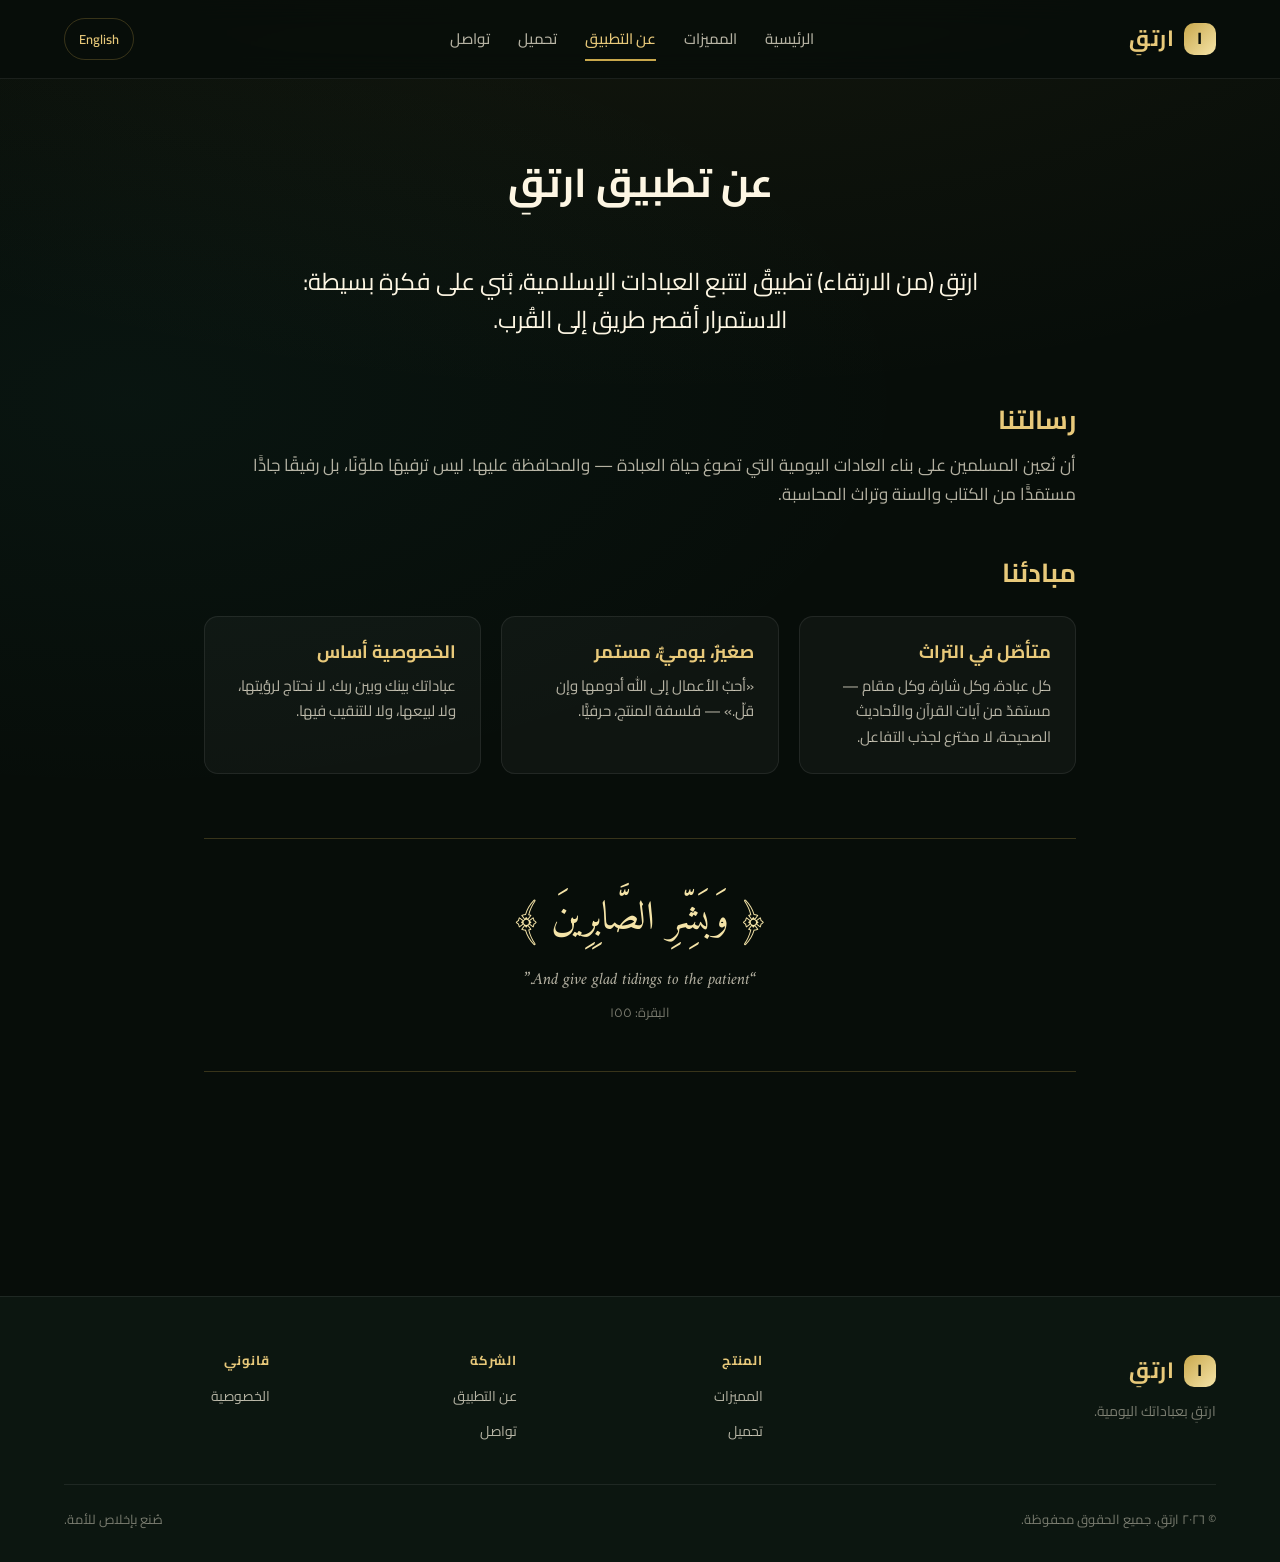
==== about.html @ de9c34de "Initial commit: Irtaqi marketing website (EN/AR) 6-page static site — home, features, about, downloa" ====
<!DOCTYPE html>
<html lang="ar" dir="rtl" data-i18n-title="meta.about">
  <head>
    <meta charset="UTF-8" />
    <meta name="viewport" content="width=device-width, initial-scale=1" />
    <title>About — Irtaqi</title>
    <meta name="description" content="About Irtaqi — our mission and principles." />
    <link rel="icon" href="data:image/svg+xml,%3Csvg xmlns='http://www.w3.org/2000/svg' viewBox='0 0 64 64'%3E%3Crect width='64' height='64' rx='14' fill='%23c9a84c'/%3E%3Ctext x='50%25' y='54%25' text-anchor='middle' fill='%23070d09' font-size='36' font-weight='800' font-family='Arial'%3Eا%3C/text%3E%3C/svg%3E" />
    <link rel="preconnect" href="https://fonts.googleapis.com" />
    <link rel="preconnect" href="https://fonts.gstatic.com" crossorigin />
    <link href="https://fonts.googleapis.com/css2?family=Amiri:ital,wght@0,400;0,700;1,400&family=Cairo:wght@400;500;600;700;800&family=Inter:wght@400;500;600;700;800&display=swap" rel="stylesheet" />
    <link rel="stylesheet" href="assets/css/styles.css" />
  </head>
  <body>
    <header class="site-header">
      <div class="container nav" role="navigation">
        <a class="brand" href="index.html" aria-label="Irtaqi home">
          <span class="brand-mark">ا</span><span data-i18n="meta.siteName">Irtaqi</span>
        </a>
        <ul class="nav-links" id="nav-links">
          <li><a href="index.html" data-i18n="nav.home">Home</a></li>
          <li><a href="features.html" data-i18n="nav.features">Features</a></li>
          <li><a href="about.html" data-i18n="nav.about">About</a></li>
          <li><a href="download.html" data-i18n="nav.download">Download</a></li>
          <li><a href="contact.html" data-i18n="nav.contact">Contact</a></li>
        </ul>
        <div class="nav-actions">
          <button type="button" class="lang-toggle" data-lang-toggle data-target-lang="en" data-i18n="nav.langToggle">English</button>
          <button type="button" class="menu-toggle" aria-label="Toggle menu" aria-expanded="false" aria-controls="nav-links"><span></span></button>
        </div>
      </div>
    </header>

    <main>
      <section class="section">
        <div class="container content-narrow">
          <div class="section-header">
            <h1 class="section-title" data-i18n="about.title">About Irtaqi</h1>
          </div>

          <p class="about-lede" data-i18n="about.lede">
            Irtaqi (Arabic: ارتقِ — “rise”) is an Islamic habit tracker built around a simple idea: consistency is the shortest path to nearness.
          </p>

          <div class="about-block reveal">
            <h2 data-i18n="about.mission.title">Our mission</h2>
            <p data-i18n="about.mission.body"></p>
          </div>

          <div class="about-block reveal">
            <h2 data-i18n="about.principles.title">Principles</h2>
            <div class="principles">
              <div class="principle">
                <h3 data-i18n="about.principles.one.title">Rooted in tradition</h3>
                <p data-i18n="about.principles.one.body"></p>
              </div>
              <div class="principle">
                <h3 data-i18n="about.principles.two.title">Small, daily, consistent</h3>
                <p data-i18n="about.principles.two.body"></p>
              </div>
              <div class="principle">
                <h3 data-i18n="about.principles.three.title">Privacy by default</h3>
                <p data-i18n="about.principles.three.body"></p>
              </div>
            </div>
          </div>

          <div class="ayah-block reveal">
            <p class="ayah-ar" data-i18n="about.verse.ar">﴿ وَبَشِّرِ الصَّابِرِينَ ﴾</p>
            <p class="ayah-en" data-i18n="about.verse.en">“And give glad tidings to the patient.”</p>
            <p class="ayah-ref" data-i18n="about.verse.ref">Qur'an 2:155</p>
          </div>
        </div>
      </section>
    </main>

    <footer class="site-footer">
      <div class="container">
        <div class="footer-top">
          <div class="footer-brand">
            <div class="brand"><span class="brand-mark">ا</span><span data-i18n="meta.siteName">Irtaqi</span></div>
            <p data-i18n="footer.tagline">Rise through your daily worship.</p>
          </div>
          <div class="footer-col">
            <h4 data-i18n="footer.sections.product">Product</h4>
            <ul>
              <li><a href="features.html" data-i18n="footer.links.features">Features</a></li>
              <li><a href="download.html" data-i18n="footer.links.download">Download</a></li>
            </ul>
          </div>
          <div class="footer-col">
            <h4 data-i18n="footer.sections.company">Company</h4>
            <ul>
              <li><a href="about.html" data-i18n="footer.links.about">About</a></li>
              <li><a href="contact.html" data-i18n="footer.links.contact">Contact</a></li>
            </ul>
          </div>
          <div class="footer-col">
            <h4 data-i18n="footer.sections.legal">Legal</h4>
            <ul>
              <li><a href="privacy.html" data-i18n="footer.links.privacy">Privacy</a></li>
            </ul>
          </div>
        </div>
        <div class="footer-bottom">
          <span data-i18n="footer.rights">© 2026 Irtaqi. All rights reserved.</span>
          <span data-i18n="footer.made">Made with sincerity for the ummah.</span>
        </div>
      </div>
    </footer>

    <script type="module" src="assets/js/main.js"></script>
  </body>
</html>
---- assets/css/styles.css ----
/* =============================================================================
   Irtaqi marketing site — shared styles
   Dark / gold palette mirroring the mobile app theme.
   ============================================================================= */

:root {
  --bg: #070d09;
  --bg-2: #0c1610;
  --bg-3: #111e14;
  --bg-4: #162219;

  --gold: #c9a84c;
  --gold-2: #e8c97a;
  --gold-3: #f5e4a8;

  --teal: #3dd6c8;
  --green: #4ade80;
  --violet: #a78bfa;
  --amber: #fbbf24;

  --cream: #fdf6e3;
  --cream-dim: rgba(253, 246, 227, 0.7);
  --cream-dim-2: rgba(253, 246, 227, 0.45);

  --border: rgba(255, 255, 255, 0.08);
  --border-gold: rgba(201, 168, 76, 0.25);

  --card: rgba(255, 255, 255, 0.035);
  --card-hover: rgba(255, 255, 255, 0.06);

  --font-en: "Inter", -apple-system, BlinkMacSystemFont, "Segoe UI", Roboto, sans-serif;
  --font-ar: "Cairo", system-ui, sans-serif;
  --font-serif: "Amiri", "Noto Naskh Arabic", serif;

  --radius-sm: 8px;
  --radius: 14px;
  --radius-lg: 22px;

  --max-width: 1200px;
  --content-width: 920px;

  --shadow-sm: 0 2px 8px rgba(0, 0, 0, 0.2);
  --shadow: 0 8px 32px rgba(0, 0, 0, 0.4);
  --shadow-gold: 0 8px 32px rgba(201, 168, 76, 0.15);
}

* {
  box-sizing: border-box;
  margin: 0;
  padding: 0;
}

html {
  scroll-behavior: smooth;
  -webkit-text-size-adjust: 100%;
}

html[lang="ar"] body {
  font-family: var(--font-ar);
}

html[lang="en"] body {
  font-family: var(--font-en);
}

body {
  background: var(--bg);
  color: var(--cream);
  line-height: 1.6;
  min-height: 100vh;
  overflow-x: hidden;
  background-image:
    radial-gradient(1200px 600px at 50% -200px, rgba(201, 168, 76, 0.08), transparent),
    radial-gradient(800px 400px at 10% 400px, rgba(61, 214, 200, 0.04), transparent);
  background-attachment: fixed;
}

html[dir="rtl"] body {
  letter-spacing: 0;
}

img {
  max-width: 100%;
  display: block;
}

a {
  color: var(--gold-2);
  text-decoration: none;
  transition: color 0.2s ease;
}

a:hover {
  color: var(--gold-3);
}

button {
  font-family: inherit;
  cursor: pointer;
  border: none;
  background: none;
  color: inherit;
}

h1, h2, h3, h4, h5, h6 {
  font-weight: 700;
  line-height: 1.2;
  color: var(--cream);
}

.container {
  width: 100%;
  max-width: var(--max-width);
  margin-inline: auto;
  padding-inline: 24px;
}

.content-narrow {
  max-width: var(--content-width);
  margin-inline: auto;
}

/* ============================================================================
   Header / nav
   ============================================================================ */
.site-header {
  position: sticky;
  top: 0;
  z-index: 50;
  background: rgba(7, 13, 9, 0.8);
  backdrop-filter: blur(14px);
  -webkit-backdrop-filter: blur(14px);
  border-bottom: 1px solid var(--border);
}

.nav {
  display: flex;
  align-items: center;
  justify-content: space-between;
  gap: 24px;
  padding-block: 18px;
}

.brand {
  display: flex;
  align-items: center;
  gap: 10px;
  color: var(--gold-2);
  font-weight: 700;
  font-size: 22px;
  letter-spacing: 0.5px;
}

.brand-mark {
  width: 32px;
  height: 32px;
  border-radius: 10px;
  background: linear-gradient(135deg, var(--gold), var(--gold-3));
  display: grid;
  place-items: center;
  color: var(--bg);
  font-weight: 800;
  font-family: var(--font-ar);
  font-size: 16px;
}

.nav-links {
  display: flex;
  align-items: center;
  gap: 28px;
  list-style: none;
}

.nav-links a {
  color: var(--cream-dim);
  font-size: 15px;
  font-weight: 500;
  padding: 6px 0;
  border-bottom: 2px solid transparent;
  transition: color 0.2s ease, border-color 0.2s ease;
}

.nav-links a:hover,
.nav-links a.active {
  color: var(--gold-2);
  border-bottom-color: var(--gold);
}

.nav-actions {
  display: flex;
  align-items: center;
  gap: 12px;
}

.lang-toggle {
  padding: 8px 14px;
  border: 1px solid var(--border-gold);
  border-radius: 999px;
  color: var(--gold-2);
  font-size: 13px;
  font-weight: 600;
  transition: background 0.2s ease, border-color 0.2s ease;
}

.lang-toggle:hover {
  background: rgba(201, 168, 76, 0.1);
  border-color: var(--gold);
}

.menu-toggle {
  display: none;
  padding: 8px;
  color: var(--cream);
}

.menu-toggle span,
.menu-toggle span::before,
.menu-toggle span::after {
  display: block;
  width: 22px;
  height: 2px;
  background: currentColor;
  position: relative;
  border-radius: 2px;
  transition: transform 0.2s ease, opacity 0.2s ease;
}

.menu-toggle span::before,
.menu-toggle span::after {
  content: "";
  position: absolute;
  left: 0;
}

.menu-toggle span::before { top: -7px; }
.menu-toggle span::after { top: 7px; }

.menu-toggle.open span { background: transparent; }
.menu-toggle.open span::before { transform: rotate(45deg); top: 0; }
.menu-toggle.open span::after { transform: rotate(-45deg); top: 0; }

@media (max-width: 840px) {
  .menu-toggle { display: block; }

  .nav-links {
    position: absolute;
    top: 100%;
    inset-inline: 0;
    flex-direction: column;
    align-items: stretch;
    gap: 0;
    background: var(--bg-2);
    border-top: 1px solid var(--border);
    padding: 12px 24px 20px;
    max-height: 0;
    overflow: hidden;
    transition: max-height 0.3s ease, padding 0.3s ease;
  }

  .nav-links.open {
    max-height: 500px;
    padding: 12px 24px 20px;
  }

  .nav-links a {
    padding: 12px 0;
    border-bottom: 1px solid var(--border);
  }

  .nav-links a:last-child { border-bottom: none; }
}

/* ============================================================================
   Hero
   ============================================================================ */
.hero {
  padding-block: 80px 100px;
  text-align: center;
  position: relative;
}

.hero-eyebrow {
  display: inline-block;
  padding: 6px 14px;
  border: 1px solid var(--border-gold);
  border-radius: 999px;
  color: var(--gold-2);
  font-size: 13px;
  font-weight: 600;
  letter-spacing: 0.5px;
  margin-bottom: 24px;
}

.hero-title-ar {
  font-family: var(--font-ar);
  font-size: clamp(72px, 14vw, 140px);
  font-weight: 800;
  line-height: 1;
  background: linear-gradient(135deg, var(--gold) 0%, var(--gold-3) 100%);
  -webkit-background-clip: text;
  background-clip: text;
  color: transparent;
  margin-bottom: 16px;
}

.hero-title {
  font-size: clamp(32px, 5vw, 52px);
  font-weight: 700;
  margin-bottom: 20px;
  max-width: 820px;
  margin-inline: auto;
}

.hero-verse {
  font-family: var(--font-serif);
  font-size: clamp(20px, 3vw, 28px);
  color: var(--gold-2);
  margin-bottom: 8px;
}

html[lang="en"] .hero-verse {
  font-style: italic;
}

.hero-verse-ref {
  font-size: 13px;
  color: var(--cream-dim-2);
  margin-bottom: 28px;
}

.hero-subtitle {
  font-size: clamp(16px, 2vw, 19px);
  color: var(--cream-dim);
  max-width: 640px;
  margin-inline: auto;
  margin-bottom: 40px;
}

.hero-ctas {
  display: flex;
  gap: 14px;
  justify-content: center;
  flex-wrap: wrap;
  margin-bottom: 64px;
}

.btn {
  display: inline-flex;
  align-items: center;
  gap: 10px;
  padding: 14px 28px;
  border-radius: 999px;
  font-weight: 600;
  font-size: 15px;
  transition: transform 0.15s ease, box-shadow 0.2s ease, background 0.2s ease;
  cursor: pointer;
  border: 1px solid transparent;
  white-space: nowrap;
}

.btn:hover {
  transform: translateY(-1px);
}

.btn-primary {
  background: linear-gradient(135deg, var(--gold), var(--gold-3));
  color: var(--bg);
  box-shadow: var(--shadow-gold);
}

.btn-primary:hover {
  color: var(--bg);
  box-shadow: 0 12px 40px rgba(201, 168, 76, 0.3);
}

.btn-ghost {
  background: transparent;
  color: var(--cream);
  border-color: var(--border-gold);
}

.btn-ghost:hover {
  background: rgba(201, 168, 76, 0.08);
  color: var(--gold-2);
  border-color: var(--gold);
}

/* Hero stats */
.hero-stats {
  display: grid;
  grid-template-columns: repeat(4, 1fr);
  gap: 24px;
  max-width: 720px;
  margin-inline: auto;
  padding: 24px;
  border: 1px solid var(--border);
  border-radius: var(--radius-lg);
  background: var(--card);
}

.stat-value {
  font-size: clamp(28px, 4vw, 40px);
  font-weight: 800;
  color: var(--gold-2);
  line-height: 1;
  margin-bottom: 6px;
  font-variant-numeric: tabular-nums;
}

.stat-label {
  font-size: 13px;
  color: var(--cream-dim-2);
}

@media (max-width: 640px) {
  .hero-stats {
    grid-template-columns: repeat(2, 1fr);
  }
}

/* ============================================================================
   Sections
   ============================================================================ */
.section {
  padding-block: 80px;
}

.section-header {
  text-align: center;
  max-width: 720px;
  margin-inline: auto;
  margin-bottom: 56px;
}

.section-title {
  font-size: clamp(28px, 4vw, 40px);
  font-weight: 700;
  margin-bottom: 16px;
}

.section-subtitle {
  font-size: 17px;
  color: var(--cream-dim);
}

/* ============================================================================
   Cards grid
   ============================================================================ */
.cards {
  display: grid;
  grid-template-columns: repeat(auto-fill, minmax(300px, 1fr));
  gap: 20px;
}

.card {
  background: var(--card);
  border: 1px solid var(--border);
  border-radius: var(--radius);
  padding: 28px;
  transition: background 0.2s ease, border-color 0.2s ease, transform 0.2s ease;
}

.card:hover {
  background: var(--card-hover);
  border-color: var(--border-gold);
  transform: translateY(-2px);
}

.card-icon {
  width: 48px;
  height: 48px;
  border-radius: 12px;
  background: rgba(201, 168, 76, 0.12);
  display: grid;
  place-items: center;
  font-size: 24px;
  margin-bottom: 20px;
  border: 1px solid var(--border-gold);
}

.card-title {
  font-size: 19px;
  font-weight: 700;
  margin-bottom: 10px;
  color: var(--gold-2);
}

.card-body {
  color: var(--cream-dim);
  font-size: 15px;
  line-height: 1.7;
}

/* Pillars 3-col */
.pillars {
  display: grid;
  grid-template-columns: repeat(3, 1fr);
  gap: 24px;
}

.pillar {
  text-align: center;
  padding: 36px 28px;
  background: var(--card);
  border: 1px solid var(--border);
  border-radius: var(--radius);
  position: relative;
  overflow: hidden;
}

.pillar::before {
  content: "";
  position: absolute;
  top: 0;
  inset-inline-start: 0;
  inset-inline-end: 0;
  height: 2px;
  background: linear-gradient(90deg, transparent, var(--gold), transparent);
  opacity: 0;
  transition: opacity 0.3s ease;
}

.pillar:hover::before { opacity: 1; }

.pillar-badge {
  display: inline-block;
  font-family: var(--font-ar);
  font-size: 32px;
  font-weight: 800;
  color: var(--gold-2);
  margin-bottom: 16px;
  padding: 8px 20px;
  border: 1px solid var(--border-gold);
  border-radius: 999px;
  background: rgba(201, 168, 76, 0.05);
}

.pillar-title {
  font-size: 22px;
  margin-bottom: 12px;
}

.pillar-body {
  color: var(--cream-dim);
  font-size: 15px;
}

@media (max-width: 780px) {
  .pillars { grid-template-columns: 1fr; }
}

/* ============================================================================
   CTA band
   ============================================================================ */
.cta-band {
  padding: 56px 40px;
  text-align: center;
  background: linear-gradient(135deg, rgba(201, 168, 76, 0.12), rgba(61, 214, 200, 0.05));
  border: 1px solid var(--border-gold);
  border-radius: var(--radius-lg);
}

.cta-band h2 {
  font-size: clamp(24px, 3.5vw, 32px);
  margin-bottom: 14px;
}

.cta-band p {
  color: var(--cream-dim);
  font-size: 17px;
  margin-bottom: 28px;
  max-width: 560px;
  margin-inline: auto;
}

/* ============================================================================
   About page
   ============================================================================ */
.about-lede {
  font-size: clamp(19px, 2.5vw, 24px);
  color: var(--cream);
  line-height: 1.6;
  text-align: center;
  max-width: 760px;
  margin-inline: auto;
  margin-bottom: 64px;
}

.about-block {
  margin-block: 48px;
}

.about-block h2 {
  font-size: 26px;
  margin-bottom: 16px;
  color: var(--gold-2);
}

.about-block p {
  color: var(--cream-dim);
  font-size: 17px;
  line-height: 1.7;
}

.principles {
  display: grid;
  grid-template-columns: repeat(3, 1fr);
  gap: 20px;
  margin-top: 28px;
}

.principle {
  padding: 24px;
  background: var(--card);
  border: 1px solid var(--border);
  border-radius: var(--radius);
}

.principle h3 {
  font-size: 18px;
  color: var(--gold-2);
  margin-bottom: 10px;
}

.principle p {
  color: var(--cream-dim);
  font-size: 15px;
}

@media (max-width: 780px) {
  .principles { grid-template-columns: 1fr; }
}

.ayah-block {
  text-align: center;
  padding: 48px 32px;
  margin-block: 64px;
  border-block: 1px solid var(--border-gold);
}

.ayah-ar {
  font-family: var(--font-serif);
  font-size: clamp(28px, 4vw, 40px);
  color: var(--gold-3);
  margin-bottom: 16px;
  line-height: 1.6;
}

.ayah-en {
  font-family: var(--font-serif);
  font-style: italic;
  color: var(--cream-dim);
  font-size: 17px;
  margin-bottom: 8px;
}

.ayah-ref {
  font-size: 13px;
  color: var(--cream-dim-2);
}

/* ============================================================================
   Download page
   ============================================================================ */
.store-badges {
  display: flex;
  gap: 16px;
  justify-content: center;
  flex-wrap: wrap;
  margin-top: 40px;
}

.store-badge {
  display: flex;
  align-items: center;
  gap: 12px;
  padding: 12px 24px;
  background: var(--cream);
  color: var(--bg);
  border-radius: var(--radius);
  min-width: 180px;
  transition: transform 0.15s ease, box-shadow 0.2s ease;
}

.store-badge:hover {
  transform: translateY(-2px);
  color: var(--bg);
  box-shadow: 0 8px 24px rgba(253, 246, 227, 0.1);
}

.store-badge-icon {
  font-size: 28px;
}

.store-badge-text {
  display: flex;
  flex-direction: column;
  line-height: 1.2;
}

.store-badge-sub {
  font-size: 11px;
  opacity: 0.75;
  font-weight: 500;
}

.store-badge-name {
  font-size: 17px;
  font-weight: 700;
}

.store-requirements {
  text-align: center;
  color: var(--cream-dim-2);
  font-size: 13px;
  margin-top: 20px;
}

.launch-form {
  max-width: 520px;
  margin: 56px auto 0;
  padding: 36px;
  background: var(--card);
  border: 1px solid var(--border-gold);
  border-radius: var(--radius-lg);
  text-align: center;
}

.launch-form h3 {
  font-size: 22px;
  color: var(--gold-2);
  margin-bottom: 10px;
}

.launch-form p {
  color: var(--cream-dim);
  font-size: 15px;
  margin-bottom: 24px;
}

.inline-form {
  display: flex;
  gap: 10px;
  flex-wrap: wrap;
}

.inline-form input {
  flex: 1;
  min-width: 200px;
  padding: 14px 18px;
  border-radius: 999px;
  background: var(--bg-2);
  border: 1px solid var(--border);
  color: var(--cream);
  font-size: 15px;
  font-family: inherit;
  transition: border-color 0.2s ease;
}

.inline-form input:focus {
  outline: none;
  border-color: var(--gold);
}

.form-message {
  margin-top: 14px;
  font-size: 14px;
  min-height: 20px;
}

.form-message.success { color: var(--green); }
.form-message.error { color: #f87171; }

/* ============================================================================
   Contact form
   ============================================================================ */
.contact-grid {
  display: grid;
  grid-template-columns: 2fr 1fr;
  gap: 48px;
  align-items: start;
}

@media (max-width: 840px) {
  .contact-grid { grid-template-columns: 1fr; }
}

.form {
  display: grid;
  gap: 18px;
}

.field {
  display: grid;
  gap: 8px;
}

.field label {
  font-size: 14px;
  color: var(--cream-dim);
  font-weight: 500;
}

.field input,
.field textarea {
  padding: 14px 16px;
  border-radius: var(--radius-sm);
  background: var(--bg-2);
  border: 1px solid var(--border);
  color: var(--cream);
  font-size: 15px;
  font-family: inherit;
  transition: border-color 0.2s ease;
  resize: vertical;
}

.field textarea { min-height: 140px; }

.field input:focus,
.field textarea:focus {
  outline: none;
  border-color: var(--gold);
}

.contact-direct {
  padding: 28px;
  background: var(--card);
  border: 1px solid var(--border);
  border-radius: var(--radius);
}

.contact-direct h3 {
  font-size: 18px;
  color: var(--gold-2);
  margin-bottom: 10px;
}

.contact-direct p {
  color: var(--cream-dim);
  font-size: 15px;
  margin-bottom: 10px;
}

.contact-direct a {
  font-weight: 600;
  font-size: 16px;
}

/* ============================================================================
   Privacy / prose pages
   ============================================================================ */
.prose {
  max-width: 760px;
  margin-inline: auto;
}

.prose .updated {
  color: var(--cream-dim-2);
  font-size: 14px;
  margin-bottom: 28px;
}

.prose > p {
  color: var(--cream);
  font-size: 17px;
  line-height: 1.7;
  margin-bottom: 24px;
}

.prose h2 {
  font-size: 22px;
  color: var(--gold-2);
  margin-block: 36px 14px;
}

.prose h2 + p {
  color: var(--cream-dim);
  font-size: 16px;
  line-height: 1.7;
}

/* ============================================================================
   Footer
   ============================================================================ */
.site-footer {
  border-top: 1px solid var(--border);
  padding-block: 56px 32px;
  margin-top: 80px;
  background: var(--bg-2);
}

.footer-top {
  display: grid;
  grid-template-columns: 2fr 1fr 1fr 1fr;
  gap: 40px;
  margin-bottom: 40px;
}

@media (max-width: 780px) {
  .footer-top { grid-template-columns: 1fr 1fr; gap: 32px; }
  .footer-brand { grid-column: 1 / -1; }
}

@media (max-width: 480px) {
  .footer-top { grid-template-columns: 1fr; }
}

.footer-brand p {
  color: var(--cream-dim-2);
  font-size: 14px;
  margin-top: 12px;
  max-width: 280px;
}

.footer-col h4 {
  font-size: 13px;
  text-transform: uppercase;
  letter-spacing: 1px;
  color: var(--gold-2);
  margin-bottom: 14px;
}

.footer-col ul {
  list-style: none;
  display: grid;
  gap: 10px;
}

.footer-col a {
  color: var(--cream-dim);
  font-size: 14px;
}

.footer-col a:hover {
  color: var(--gold-2);
}

.footer-bottom {
  border-top: 1px solid var(--border);
  padding-top: 24px;
  display: flex;
  justify-content: space-between;
  gap: 16px;
  flex-wrap: wrap;
  color: var(--cream-dim-2);
  font-size: 13px;
}

/* ============================================================================
   RTL adjustments
   ============================================================================ */
html[dir="rtl"] .hero-title,
html[dir="rtl"] .section-title,
html[dir="rtl"] .hero-subtitle,
html[dir="rtl"] .section-subtitle {
  letter-spacing: 0;
}

html[dir="rtl"] .btn,
html[dir="rtl"] .nav-links a,
html[dir="rtl"] .card-body,
html[dir="rtl"] .pillar-body,
html[dir="rtl"] .about-block p,
html[dir="rtl"] .prose p {
  letter-spacing: 0;
}

/* Reverse any left/right specific transforms if needed */
html[dir="rtl"] .store-badge,
html[dir="rtl"] .inline-form {
  direction: rtl;
}

/* Fade-in on scroll */
.reveal {
  opacity: 0;
  transform: translateY(18px);
  transition: opacity 0.6s ease, transform 0.6s ease;
}

.reveal.in {
  opacity: 1;
  transform: translateY(0);
}

/* Utility */
.sr-only {
  position: absolute;
  width: 1px; height: 1px;
  padding: 0; margin: -1px;
  overflow: hidden; clip: rect(0,0,0,0);
  white-space: nowrap; border: 0;
}
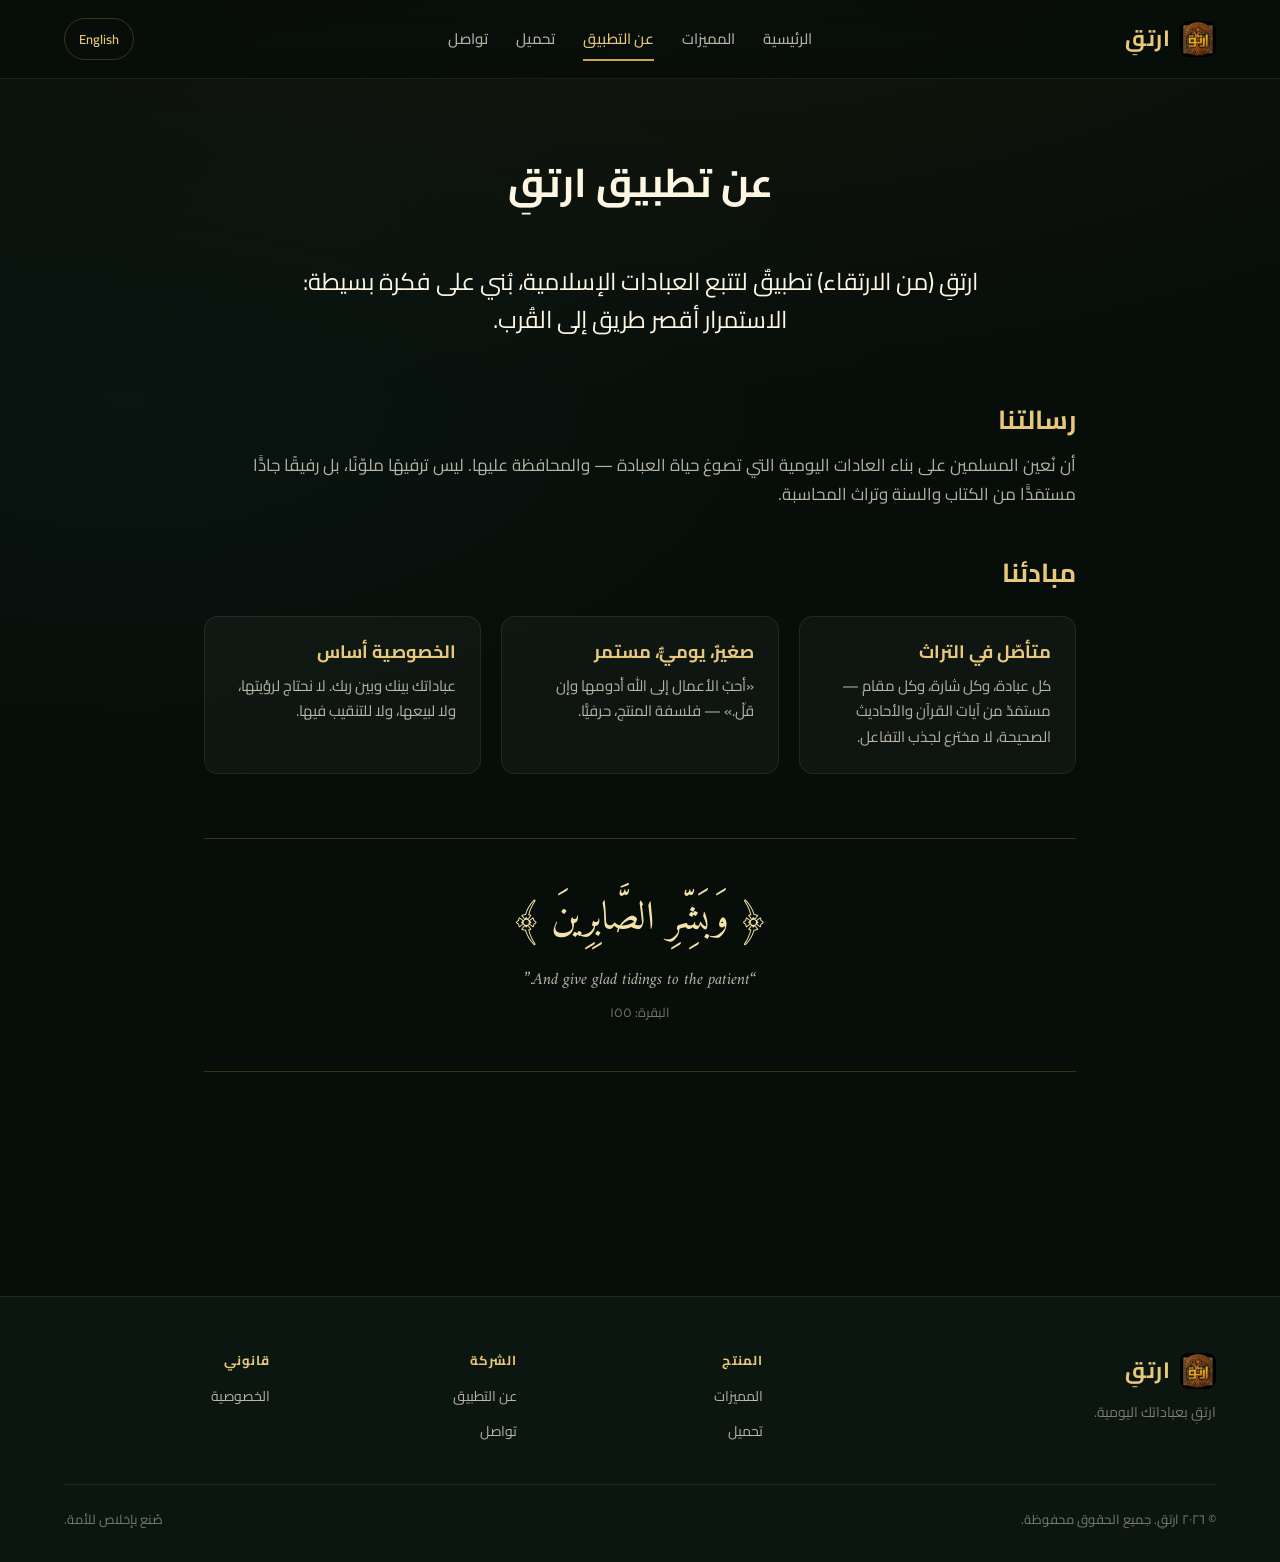
==== commit cc011273: "Apply brand artwork — favicons, PWA icons, OG tags Canonical icon-192x192 now renders as the site he" ====
--- a/about.html
+++ b/about.html
@@ -5,7 +5,36 @@
     <meta name="viewport" content="width=device-width, initial-scale=1" />
     <title>About — Irtaqi</title>
     <meta name="description" content="About Irtaqi — our mission and principles." />
-    <link rel="icon" href="data:image/svg+xml,%3Csvg xmlns='http://www.w3.org/2000/svg' viewBox='0 0 64 64'%3E%3Crect width='64' height='64' rx='14' fill='%23c9a84c'/%3E%3Ctext x='50%25' y='54%25' text-anchor='middle' fill='%23070d09' font-size='36' font-weight='800' font-family='Arial'%3Eا%3C/text%3E%3C/svg%3E" />
+    <!-- Favicon -->
+    <link rel="icon" type="image/png" sizes="48x48" href="assets/brand/favicon-48x48.png" />
+    <link rel="icon" type="image/png" sizes="32x32" href="assets/brand/favicon-32x32.png" />
+    <link rel="icon" type="image/png" sizes="16x16" href="assets/brand/favicon-16x16.png" />
+    <link rel="shortcut icon" href="assets/brand/favicon.ico" />
+
+    <!-- Apple Touch Icons -->
+    <link rel="apple-touch-icon" sizes="180x180" href="assets/brand/apple-touch-icon-180x180.png" />
+    <link rel="apple-touch-icon" sizes="152x152" href="assets/brand/apple-touch-icon-152x152.png" />
+    <link rel="apple-touch-icon" sizes="144x144" href="assets/brand/apple-touch-icon-144x144.png" />
+    <link rel="apple-touch-icon" sizes="120x120" href="assets/brand/apple-touch-icon-120x120.png" />
+
+    <!-- PWA -->
+    <link rel="manifest" href="site.webmanifest" />
+    <meta name="theme-color" content="#050A07" />
+    <meta name="msapplication-TileColor" content="#050A07" />
+    <meta name="msapplication-TileImage" content="assets/brand/icon-144x144.png" />
+
+    <!-- Open Graph -->
+    <meta property="og:title" content="About — Irtaqi" />
+    <meta property="og:description" content="Irtaqi is an Islamic habit tracker rooted in the Qur'an and the Sunnah." />
+    <meta property="og:image" content="assets/brand/og-image.png" />
+    <meta property="og:type" content="website" />
+    <meta property="og:site_name" content="Irtaqi" />
+
+    <!-- Twitter -->
+    <meta name="twitter:card" content="summary_large_image" />
+    <meta name="twitter:title" content="About — Irtaqi" />
+    <meta name="twitter:description" content="Irtaqi is an Islamic habit tracker rooted in the Qur'an and the Sunnah." />
+    <meta name="twitter:image" content="assets/brand/og-image.png" />
     <link rel="preconnect" href="https://fonts.googleapis.com" />
     <link rel="preconnect" href="https://fonts.gstatic.com" crossorigin />
     <link href="https://fonts.googleapis.com/css2?family=Amiri:ital,wght@0,400;0,700;1,400&family=Cairo:wght@400;500;600;700;800&family=Inter:wght@400;500;600;700;800&display=swap" rel="stylesheet" />
@@ -15,7 +44,7 @@
     <header class="site-header">
       <div class="container nav" role="navigation">
         <a class="brand" href="index.html" aria-label="Irtaqi home">
-          <span class="brand-mark">ا</span><span data-i18n="meta.siteName">Irtaqi</span>
+          <img class="brand-mark" src="assets/brand/icon-192x192.png" alt="" width="36" height="36" /><span data-i18n="meta.siteName">Irtaqi</span>
         </a>
         <ul class="nav-links" id="nav-links">
           <li><a href="index.html" data-i18n="nav.home">Home</a></li>
@@ -78,7 +107,7 @@
       <div class="container">
         <div class="footer-top">
           <div class="footer-brand">
-            <div class="brand"><span class="brand-mark">ا</span><span data-i18n="meta.siteName">Irtaqi</span></div>
+            <div class="brand"><img class="brand-mark" src="assets/brand/icon-192x192.png" alt="" width="36" height="36" /><span data-i18n="meta.siteName">Irtaqi</span></div>
             <p data-i18n="footer.tagline">Rise through your daily worship.</p>
           </div>
           <div class="footer-col">
--- a/assets/css/styles.css
+++ b/assets/css/styles.css
@@ -152,16 +152,12 @@
 }
 
 .brand-mark {
-  width: 32px;
-  height: 32px;
-  border-radius: 10px;
-  background: linear-gradient(135deg, var(--gold), var(--gold-3));
-  display: grid;
-  place-items: center;
-  color: var(--bg);
-  font-weight: 800;
-  font-family: var(--font-ar);
-  font-size: 16px;
+  width: 36px;
+  height: 36px;
+  border-radius: 9px;
+  display: block;
+  object-fit: contain;
+  flex-shrink: 0;
 }
 
 .nav-links {
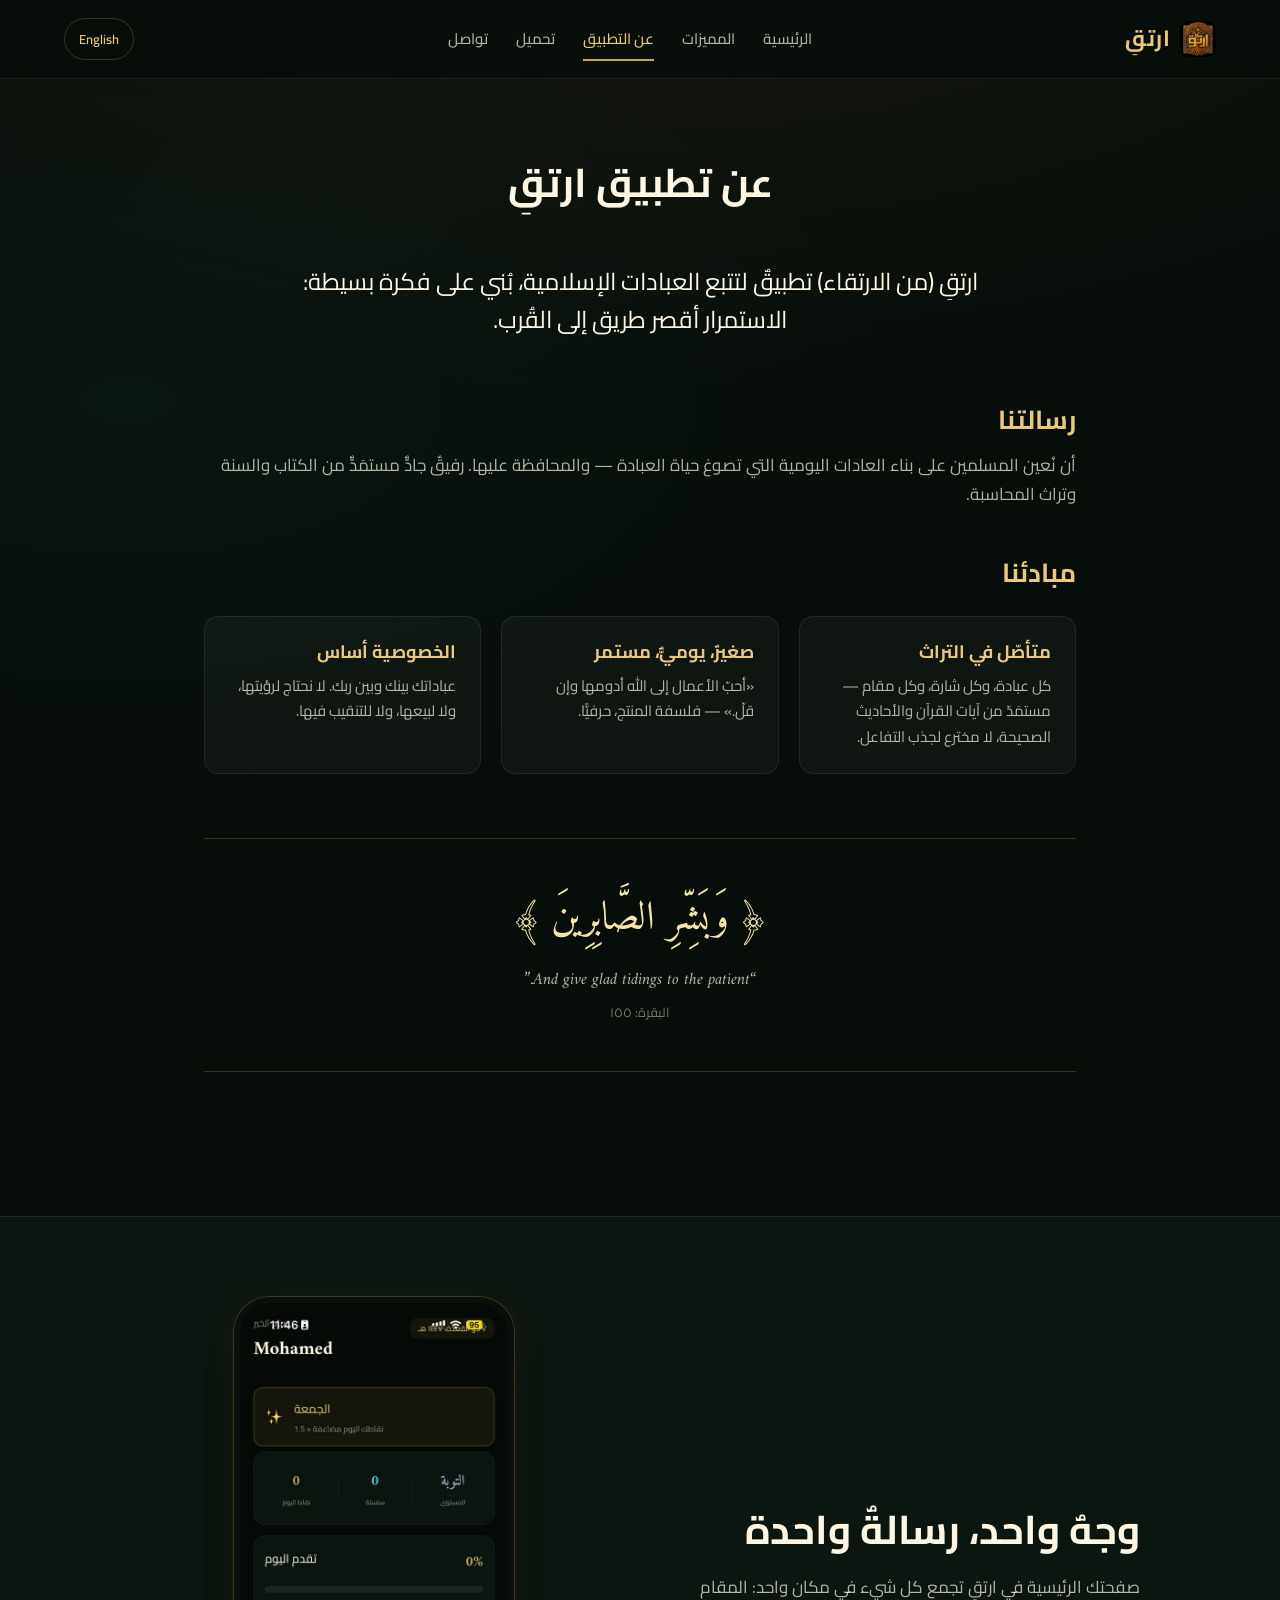
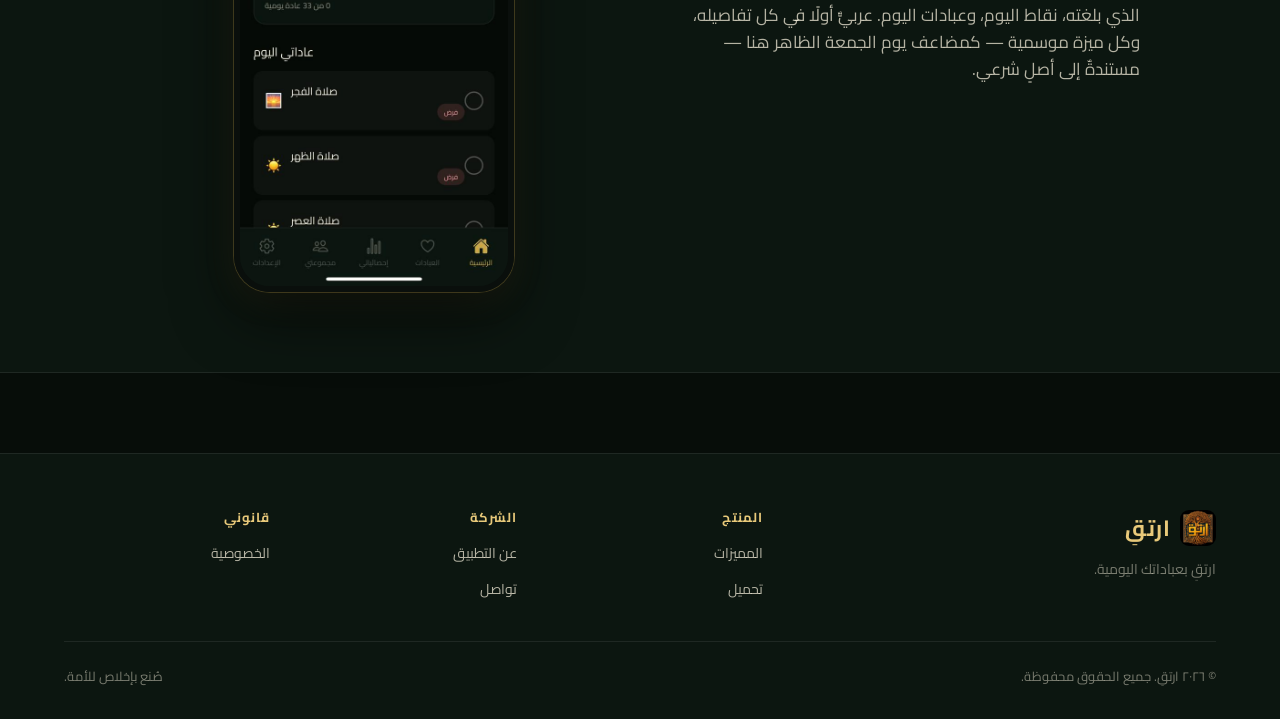
==== commit 4e68f9bb: "Site: real app screenshots across home, features, about, download Add 12 real iPhone screenshots fro" ====
--- a/about.html
+++ b/about.html
@@ -101,6 +101,30 @@
           </div>
         </div>
       </section>
+
+      <!-- Real home-screen preview — same component used on the home page -->
+      <section class="section app-preview section-alt">
+        <div class="container">
+          <div class="app-preview-grid">
+            <div class="app-preview-copy reveal">
+              <h2 class="section-title" data-i18n="aboutPreview.title">One face, one purpose.</h2>
+              <p class="section-subtitle" data-i18n="aboutPreview.body">
+                Your home in Irtaqi gathers everything in one place: the station you've reached, today's points, and today's worship. Arabic-first throughout, and every seasonal feature — like the Friday multiplier shown here — is anchored in a textual source.
+              </p>
+            </div>
+            <div class="app-preview-device reveal">
+              <img
+                src="assets/screenshots/home-friday.jpg"
+                data-i18n-attr="alt:aboutPreview.imageAlt"
+                alt="Irtaqi home screen showing the user's name, the Tawbah station, and the Friday multiplier"
+                loading="lazy"
+                width="280"
+                height="610"
+              />
+            </div>
+          </div>
+        </div>
+      </section>
     </main>
 
     <footer class="site-footer">
--- a/assets/css/styles.css
+++ b/assets/css/styles.css
@@ -943,6 +943,243 @@
 }
 
 /* ============================================================================
+   Alternating section background
+   ============================================================================ */
+.section-alt {
+  background: var(--bg-2);
+  border-block: 1px solid var(--border);
+}
+
+/* ============================================================================
+   Levels timeline (home)
+   ============================================================================ */
+.levels-timeline {
+  display: grid;
+  grid-template-columns: repeat(4, 1fr);
+  gap: 18px;
+  position: relative;
+}
+
+.levels-timeline::before {
+  content: "";
+  position: absolute;
+  top: 18px;
+  inset-inline-start: 4%;
+  inset-inline-end: 4%;
+  height: 2px;
+  background: linear-gradient(
+    to right,
+    #94a3b8 0% 25%,
+    #60a5fa 25% 50%,
+    #4ade80 50% 75%,
+    #c9a84c 75% 100%
+  );
+  opacity: 0.35;
+  pointer-events: none;
+}
+
+.level-group {
+  background: var(--card);
+  border: 1px solid var(--border);
+  border-radius: var(--radius);
+  padding: 40px 22px 24px;
+  position: relative;
+  transition: border-color 0.2s ease, transform 0.2s ease;
+}
+
+.level-group:hover {
+  border-color: var(--lg-color, var(--gold));
+  transform: translateY(-2px);
+}
+
+.level-group-dot {
+  position: absolute;
+  top: 10px;
+  inset-inline-start: 50%;
+  transform: translateX(-50%);
+  width: 16px;
+  height: 16px;
+  border-radius: 999px;
+  background: var(--lg-color, var(--gold));
+  box-shadow: 0 0 0 4px var(--bg), 0 0 24px var(--lg-color, var(--gold));
+}
+
+html[dir="rtl"] .level-group-dot {
+  transform: translateX(50%);
+}
+
+.level-group-title {
+  font-size: 18px;
+  color: var(--lg-color, var(--gold-2));
+  text-align: center;
+  margin-bottom: 16px;
+}
+
+.level-group-list {
+  list-style: none;
+  display: grid;
+  gap: 10px;
+  padding: 0;
+}
+
+.level-group-list li {
+  display: flex;
+  align-items: center;
+  gap: 10px;
+  padding: 8px 10px;
+  background: rgba(255, 255, 255, 0.025);
+  border-radius: var(--radius-sm);
+  border: 1px solid var(--border);
+}
+
+.level-num {
+  font-family: var(--font-ar);
+  font-weight: 700;
+  color: var(--lg-color, var(--gold));
+  min-width: 28px;
+  text-align: center;
+  font-size: 15px;
+  font-variant-numeric: tabular-nums;
+}
+
+.level-name {
+  font-family: var(--font-ar);
+  color: var(--cream);
+  font-size: 15px;
+  font-weight: 600;
+}
+
+@media (max-width: 900px) {
+  .levels-timeline {
+    grid-template-columns: repeat(2, 1fr);
+  }
+  .levels-timeline::before { display: none; }
+}
+
+@media (max-width: 520px) {
+  .levels-timeline {
+    grid-template-columns: 1fr;
+  }
+}
+
+/* ============================================================================
+   Badge pillars (home)
+   ============================================================================ */
+.badge-pillars {
+  display: grid;
+  grid-template-columns: repeat(3, 1fr);
+  gap: 24px;
+}
+
+.badge-pillar {
+  text-align: center;
+  padding: 40px 28px;
+  background: var(--card);
+  border: 1px solid var(--border);
+  border-radius: var(--radius);
+  transition: background 0.2s ease, border-color 0.2s ease, transform 0.2s ease;
+}
+
+.badge-pillar:hover {
+  background: var(--card-hover);
+  border-color: var(--border-gold);
+  transform: translateY(-2px);
+}
+
+.badge-pillar-icon {
+  font-size: 44px;
+  margin-bottom: 16px;
+  line-height: 1;
+}
+
+.badge-pillar h3 {
+  font-size: 20px;
+  color: var(--gold-2);
+  margin-bottom: 12px;
+}
+
+.badge-pillar-count {
+  color: var(--cream-dim);
+  font-size: 15px;
+}
+
+.badge-pillar-num {
+  font-size: 30px;
+  font-weight: 800;
+  color: var(--gold-2);
+  font-variant-numeric: tabular-nums;
+  display: inline-block;
+  margin-inline-end: 6px;
+}
+
+@media (max-width: 720px) {
+  .badge-pillars { grid-template-columns: 1fr; }
+}
+
+/* ============================================================================
+   Free-forever band
+   ============================================================================ */
+.free-band {
+  padding: 64px 40px;
+  text-align: center;
+  background:
+    radial-gradient(800px 300px at 50% 0, rgba(201, 168, 76, 0.15), transparent),
+    linear-gradient(180deg, rgba(201, 168, 76, 0.06), rgba(201, 168, 76, 0.02));
+  border: 1px solid var(--border-gold);
+  border-radius: var(--radius-lg);
+  position: relative;
+  overflow: hidden;
+}
+
+.free-band::before {
+  content: "";
+  position: absolute;
+  inset: 0;
+  background:
+    radial-gradient(400px 200px at 15% 100%, rgba(61, 214, 200, 0.08), transparent),
+    radial-gradient(400px 200px at 85% 100%, rgba(167, 139, 250, 0.06), transparent);
+  pointer-events: none;
+}
+
+.free-band > * { position: relative; }
+
+.free-band-verse {
+  font-family: var(--font-serif);
+  font-size: clamp(24px, 3.5vw, 34px);
+  color: var(--gold-3);
+  line-height: 1.6;
+  margin-bottom: 10px;
+}
+
+.free-band-verse-en {
+  font-family: var(--font-serif);
+  font-style: italic;
+  color: var(--cream-dim);
+  font-size: 15px;
+  margin-bottom: 6px;
+}
+
+.free-band-verse-ref {
+  font-size: 12px;
+  color: var(--cream-dim-2);
+  margin-bottom: 30px;
+}
+
+.free-band h2 {
+  font-size: clamp(26px, 4vw, 36px);
+  color: var(--gold-2);
+  margin-bottom: 18px;
+}
+
+.free-band-body {
+  color: var(--cream);
+  font-size: 17px;
+  line-height: 1.75;
+  max-width: 640px;
+  margin-inline: auto;
+}
+
+/* ============================================================================
    RTL adjustments
    ============================================================================ */
 html[dir="rtl"] .hero-title,
@@ -987,3 +1224,118 @@
   overflow: hidden; clip: rect(0,0,0,0);
   white-space: nowrap; border: 0;
 }
+
+/* ============================================================================
+   App preview — real device screenshot beside copy
+   ============================================================================ */
+.app-preview-grid {
+  display: grid;
+  grid-template-columns: 1fr 1fr;
+  gap: 64px;
+  align-items: center;
+  max-width: 1000px;
+  margin-inline: auto;
+}
+
+.app-preview-copy .section-title {
+  margin-bottom: 20px;
+}
+
+.app-preview-device {
+  display: flex;
+  justify-content: center;
+}
+
+.app-preview-device img {
+  display: block;
+  width: 280px;
+  max-width: 100%;
+  height: auto;
+  border-radius: 36px;
+  border: 6px solid #0a0f0c;
+  box-shadow:
+    0 0 0 1px var(--border-gold),
+    0 24px 60px rgba(0, 0, 0, 0.6),
+    0 8px 32px rgba(201, 168, 76, 0.12);
+}
+
+@media (max-width: 768px) {
+  .app-preview-grid {
+    grid-template-columns: 1fr;
+    gap: 40px;
+    text-align: center;
+  }
+  .app-preview-device img {
+    width: 240px;
+  }
+}
+
+/* ============================================================================
+   App gallery — row of multiple device screenshots (used on home tour, features,
+   download). Reuses .app-preview-device img styling for the device frame look.
+   ============================================================================ */
+.app-gallery {
+  display: grid;
+  gap: 32px;
+  align-items: end;
+  justify-items: center;
+  margin-inline: auto;
+  margin-top: 48px;
+}
+
+.app-gallery--three {
+  grid-template-columns: repeat(3, minmax(0, 1fr));
+  max-width: 920px;
+}
+
+.app-gallery--four {
+  grid-template-columns: repeat(4, minmax(0, 1fr));
+  max-width: 1100px;
+}
+
+.app-gallery figure {
+  display: flex;
+  flex-direction: column;
+  align-items: center;
+  margin: 0;
+  gap: 14px;
+}
+
+.app-gallery figure img {
+  display: block;
+  width: 100%;
+  max-width: 240px;
+  height: auto;
+  border-radius: 32px;
+  border: 6px solid #0a0f0c;
+  box-shadow:
+    0 0 0 1px var(--border-gold),
+    0 20px 50px rgba(0, 0, 0, 0.55),
+    0 6px 24px rgba(201, 168, 76, 0.10);
+}
+
+.app-gallery figcaption {
+  font-size: 14px;
+  color: var(--ink-soft, #e8c97a);
+  text-align: center;
+  opacity: 0.85;
+  max-width: 240px;
+}
+
+@media (max-width: 900px) {
+  .app-gallery--four {
+    grid-template-columns: repeat(2, minmax(0, 1fr));
+    max-width: 560px;
+  }
+}
+
+@media (max-width: 640px) {
+  .app-gallery--three,
+  .app-gallery--four {
+    grid-template-columns: 1fr;
+    max-width: 320px;
+  }
+  .app-gallery figure img {
+    max-width: 260px;
+  }
+}
